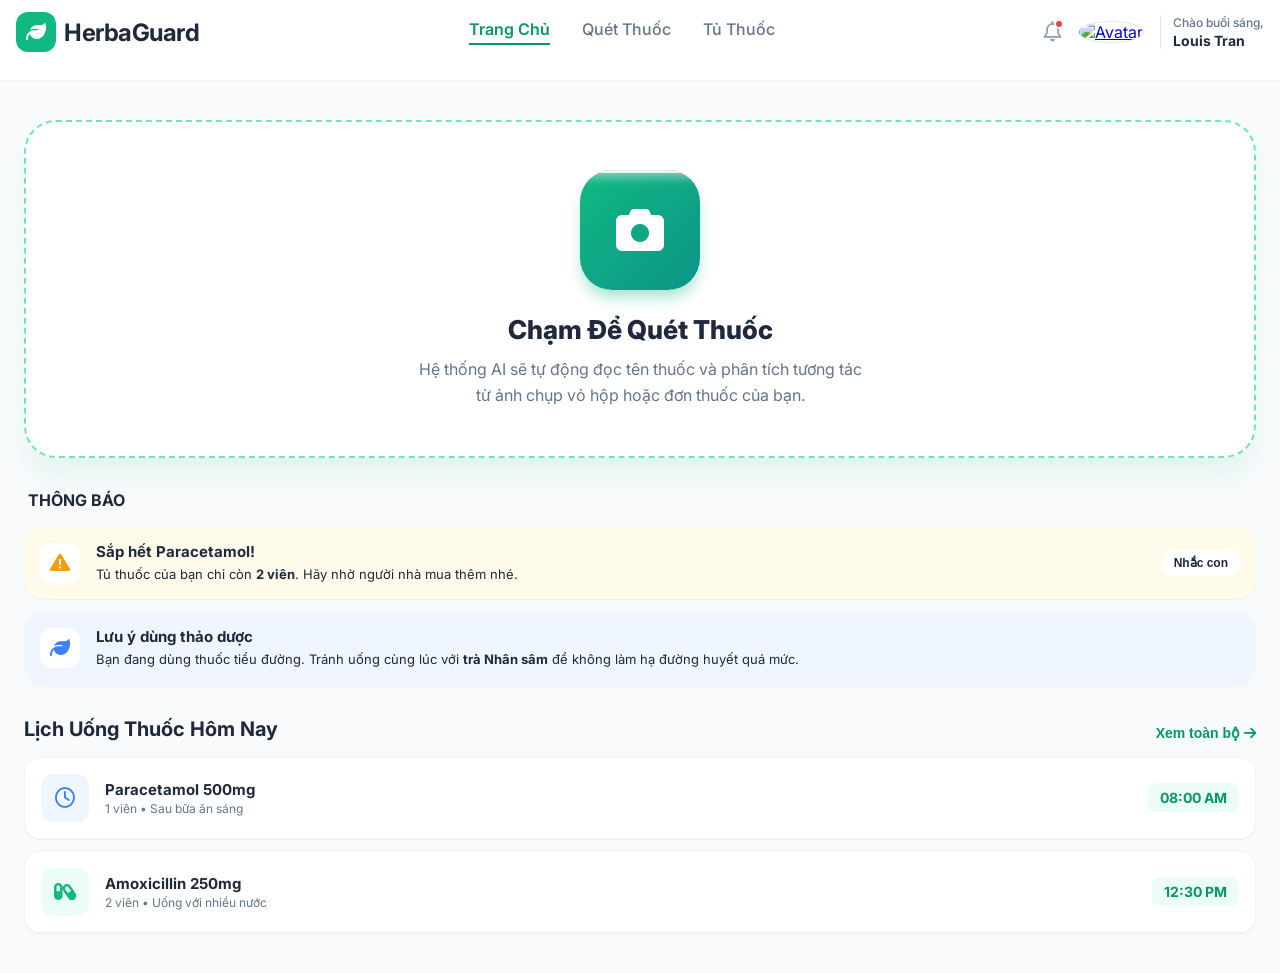
==== [herbaguard] app/index.html @ 33e30ce7 "Demo Web" ====
<!DOCTYPE html>
<html lang="vi">
<head>
    <meta charset="UTF-8">
    <meta name="viewport" content="width=device-width, initial-scale=1.0, maximum-scale=1.0, user-scalable=no">
    <title>HerbaGuard - Trang Chủ</title>

    <link rel="stylesheet" href="styles.css">
    
    <link rel="stylesheet" href="https://cdnjs.cloudflare.com/ajax/libs/font-awesome/6.4.0/css/all.min.css">
    <link href="https://fonts.googleapis.com/css2?family=Inter:wght@400;500;600;700&display=swap" rel="stylesheet">
</head>
<body>

      <nav class="top-navbar">
        <div class="nav-container">
            <div class="logo-group" id="nav-logo">
                <div class="logo-icon"><i class="fa-solid fa-leaf"></i></div>
                <span class="logo-text">HerbaGuard</span>
            </div>

            <div class="desktop-menu">
                <a href="index.html" class="active">Trang Chủ</a>
                <a href="check.html">Quét Thuốc</a>
                <a href="medicines.html">Tủ Thuốc</a>
            </div>

            <div class="user-group">
                <button class="btn-icon" id="btn-notification">
                    <i class="fa-regular fa-bell"></i>
                    <span class="notification-dot"></span>
                </button>
                <a href="settings.html">
                    <img  src="https://ui-avatars.com/api/?name=Louis&background=10B981&color=fff" alt="Avatar" class="avatar" id="nav-avatar" style="cursor: pointer;">
                </a>
                <div class="user-info">
                    <p id="greeting-text">Xin chào,</p>
                    <p>Louis Tran</p>
                </div>
            </div>
        </div>
    </nav>

    <main class="main-content">
        
        <div class="hero-camera-action" onclick="window.location.href='check.html'">
            <div class="camera-viewfinder">
                <div class="scan-line"></div>
                <i class="fa-solid fa-camera camera-icon-main"></i>
            </div>
            <h2>Chạm Để Quét Thuốc</h2>
            <p>Hệ thống AI sẽ tự động đọc tên thuốc và phân tích tương tác từ ảnh chụp vỏ hộp hoặc đơn thuốc của bạn.</p>
        </div>

        <div class="smart-alerts-section">
            <div class="section-header">
                <h3 style="font-size: 16px; font-weight: 700; color: var(--slate-600); text-transform: uppercase;">
                    <i class="fa-solid fa-sparkles" style="color: var(--amber-500);"></i> Thông báo
                </h3>
            </div>
            
            <div class="alert-box warning">
                <div class="alert-icon"><i class="fa-solid fa-triangle-exclamation"></i></div>
                <div class="alert-content">
                    <h4>Sắp hết Paracetamol!</h4>
                    <p>Tủ thuốc của bạn chỉ còn <strong>2 viên</strong>. Hãy nhờ người nhà mua thêm nhé.</p>
                </div>
                <button class="btn-action-small">Nhắc con</button>
            </div>

            <div class="alert-box info">
                <div class="alert-icon"><i class="fa-solid fa-leaf"></i></div>
                <div class="alert-content">
                    <h4>Lưu ý dùng thảo dược</h4>
                    <p>Bạn đang dùng thuốc tiểu đường. Tránh uống cùng lúc với <strong>trà Nhân sâm</strong> để không làm hạ đường huyết quá mức.</p>
                </div>
            </div>
        </div>

        <div class="medicine-section">
            <div class="section-header">
                <h2>Lịch Uống Thuốc Hôm Nay</h2>
                <button class="text-link" id="btn-view-all-meds">Xem toàn bộ <i class="fa-solid fa-arrow-right"></i></button>
            </div>

            <div class="medicine-list">
                <div class="medicine-card">
                    <div class="card-left">
                        <div class="icon-box blue"><i class="fa-regular fa-clock"></i></div>
                        <div class="card-info">
                            <h4>Paracetamol 500mg</h4>
                            <p>1 viên • Sau bữa ăn sáng</p>
                        </div>
                    </div>
                    <span class="card-time">08:00 AM</span>
                </div>

                <div class="medicine-card">
                    <div class="card-left">
                        <div class="icon-box green"><i class="fa-solid fa-capsules"></i></div>
                        <div class="card-info">
                            <h4>Amoxicillin 250mg</h4>
                            <p>2 viên • Uống với nhiều nước</p>
                        </div>
                    </div>
                    <span class="card-time">12:30 PM</span>
                </div>
            </div>
        </div>

    </main>

    <nav class="bottom-nav">
        <a href="index.html" class="nav-item active">
            <i class="fa-solid fa-house"></i>
            <span>Trang Chủ</span>
        </a>
        <a href="check.html" class="nav-item">
            <i class="fa-solid fa-camera"></i>
            <span>Quét</span>
        </a>
        <a href="medicines.html" class="nav-item">
            <i class="fa-solid fa-pills"></i>
            <span>Tủ Thuốc</span>
        </a>
        <a href="settings.html" class="nav-item">
            <i class="fa-regular fa-user"></i>
            <span>Cá Nhân</span>
        </a>
    </nav>

    <script src="app.js"></script>
</body>
</html>
---- [herbaguard] app/styles.css ----
/* =========================================================
   HERBAGUARD WEB APP - BẢNG KIỂU CHÍNH (MAIN STYLESHEET)
   ========================================================= */

/* ===== 1. BIẾN MÀU SẮC (CSS VARIABLES) ===== */
:root {
    /* Tông màu chính (Primary) - Xanh Ngọc/Emerald */
    --emerald-50: #ecfdf5;
    --emerald-100: #d1fae5;
    --emerald-200: #a7f3d0;
    --emerald-300: #6ee7b7;
    --emerald-500: #10b981;
    --emerald-600: #059669;
    --emerald-700: #047857;
    --teal-600: #0d9488;
    
    /* Tông màu xám (Neutral) - Slate */
    --slate-50: #f8fafc;
    --slate-100: #f1f5f9;
    --slate-200: #e2e8f0;
    --slate-300: #cbd5e1;
    --slate-400: #94a3b8;
    --slate-500: #64748b;
    --slate-800: #1e293b;
    --slate-900: #0f172a;
    
    /* Màu cảnh báo/Chức năng (Semantic) */
    --red-50: #fef2f2;
    --red-100: #fee2e2;
    --red-500: #ef4444;
    --red-600: #dc2626;
    --blue-50: #eff6ff;
    --blue-500: #3b82f6;
    --amber-50: #fffbeb;
    --amber-500: #f59e0b;
    --white: #ffffff;
}

/* ===== 2. THIẾT LẬP CƠ BẢN (RESET & BASE) ===== */
* { box-sizing: border-box; margin: 0; padding: 0; }
body { 
    font-family: 'Inter', sans-serif; 
    background-color: var(--slate-50); 
    color: var(--slate-800);
    -webkit-tap-highlight-color: transparent;
    padding-bottom: 80px; /* Chừa chỗ cho Bottom Nav trên Mobile */
}
::-webkit-scrollbar { width: 0px; background: transparent; }

/* ===== 3. THANH ĐIỀU HƯỚNG TRÊN CÙNG (TOP NAVBAR) ===== */
.top-navbar { background: var(--white); box-shadow: 0 1px 2px rgba(0,0,0,0.05); position: sticky; top: 0; z-index: 40; }
.nav-container { max-width: 1280px; margin: 0 auto; padding: 0 16px; display: flex; justify-content: space-between; align-items: center; height: 64px; }
.logo-group { display: flex; align-items: center; gap: 8px; cursor: pointer; }
.logo-icon { width: 32px; height: 32px; background: var(--emerald-500); border-radius: 8px; color: var(--white) ; display: flex; align-items: center; justify-content: center; font-size: 18px; }
.logo-text { font-size: 20px; font-weight: 700; letter-spacing: -0.5px;}

.desktop-menu { display: none; gap: 32px; }
.desktop-menu a { text-decoration: none; color: var(--slate-500); font-weight: 500; transition: color 0.2s; padding-bottom: 4px; border-bottom: 2px solid transparent; }
.desktop-menu a:hover { color: var(--emerald-500); }
.desktop-menu a.active { color: var(--emerald-600); font-weight: 600; border-color: var(--emerald-600); }

.user-group { display: flex; align-items: center; gap: 16px; }
.btn-icon { background: none; border: none; color: var(--slate-400); font-size: 20px; cursor: pointer; position: relative;}
.btn-icon:hover { color: var(--emerald-500); }
.notification-dot { position: absolute; top: -2px; right: -2px; width: 10px; height: 10px; background: var(--red-500); border-radius: 50%; border: 2px solid var(--white);}
.avatar { width: 36px; height: 36px; border-radius: 50%; border: 1px solid var(--slate-200); }
.user-info { display: none; text-align: left; padding-left: 12px; border-left: 1px solid var(--slate-200); }
.user-info p:first-child { font-size: 12px; color: var(--slate-500); font-weight: 500; margin-bottom: 2px; }
.user-info p:last-child { font-size: 14px; font-weight: 700; color: var(--slate-800); }

/* ===== 4. LAYOUT CHÍNH (MAIN LAYOUT) ===== */
.main-content { max-width: 1280px; margin: 0 auto; padding: 24px 16px; }
.page-header { text-align: center; margin-bottom: 24px; }
.page-header h1 { font-size: 24px; font-weight: 700; margin-bottom: 8px; }
.page-header p { color: var(--slate-500); font-size: 14px; }

/* ===== 5. COMPONENT: HERO BANNER (Dùng ở Trang Chủ) ===== */
.hero-camera-action { background: var(--white); border-radius: 32px; padding: 48px 24px; text-align: center; border: 2px dashed var(--emerald-300); box-shadow: 0 20px 25px -5px rgba(16, 185, 129, 0.1); margin-bottom: 32px; cursor: pointer; transition: all 0.3s ease; position: relative; overflow: hidden;}

.hero-camera-action:hover { background: var(--emerald-50); border-color: var(--emerald-500); transform: translateY(-4px); box-shadow: 0 25px 30px -5px rgba(16, 185, 129, 0.2);}

.camera-viewfinder {width: 120px; height: 120px; background: linear-gradient(135deg, var(--emerald-500), var(--teal-600)); border-radius: 32px; margin: 0 auto 24px auto;display: flex;align-items: center;justify-content: center;position: relative;box-shadow: 0 10px 15px -3px rgba(16, 185, 129, 0.4);overflow: hidden;}

.camera-icon-main { font-size: 48px; color: var(--white); z-index: 2;}

/* Hiệu ứng tia laser quét */
.scan-line { position: absolute; top: 0; left: 0; width: 100%; height: 3px; background: rgba(255, 255, 255, 0.9); box-shadow: 0 0 12px 2px rgba(255, 255, 255, 0.8); animation: scan-move 2.5s infinite ease-in-out; z-index: 1;}

@keyframes scan-move {
    0% { top: 5%; opacity: 0; }
    15% { opacity: 1; }
    85% { opacity: 1; }
    100% { top: 95%; opacity: 0; }
}
.hero-camera-action h2 { font-size: 26px; font-weight: 800; color: var(--slate-800); margin-bottom: 12px;}

.hero-camera-action p { font-size: 16px; color: var(--slate-500); max-width: 450px; margin: 0 auto; line-height: 1.6; }
/* ===== COMPONENT: SMART ALERTS (BẢNG TIN AI) ===== */
.smart-alerts-section {
    margin-bottom: 32px;
}

.alert-box {
    display: flex;
    align-items: center;
    gap: 16px;
    padding: 16px;
    border-radius: 20px;
    margin-bottom: 12px;
    box-shadow: 0 1px 3px rgba(0,0,0,0.05);
}

/* Biến thể màu Vàng (Cảnh báo nhẹ) */
.alert-box.warning {
    background: var(--amber-50);
    border: 1px solid var(--amber-100);
}
.alert-box.warning .alert-icon {
    color: var(--amber-500);
    background: var(--white);
    width: 40px; height: 40px; border-radius: 12px;
    display: flex; align-items: center; justify-content: center; font-size: 20px;
}

/* Biến thể màu Xanh (Thông tin hữu ích) */
.alert-box.info {
    background: var(--blue-50);
    border: 1px solid var(--blue-100);
}
.alert-box.info .alert-icon {
    color: var(--blue-500);
    background: var(--white);
    width: 40px; height: 40px; border-radius: 12px;
    display: flex; align-items: center; justify-content: center; font-size: 20px;
}

/* Phần nội dung chữ */
.alert-content {
    flex-grow: 1; /* Cực kỳ quan trọng */
}
.alert-content h4 {
    font-size: 15px; font-weight: 700; color: var(--slate-800); margin-bottom: 4px;
}
.alert-content p {
    font-size: 13px; color: var(--slate-600); line-height: 1.4;
}

/* Nút bấm nhỏ xíu bên trong Alert */
.btn-action-small {
    background: var(--white);
    border: 1px solid var(--amber-200);
    color: var(--amber-600);
    padding: 6px 12px;
    border-radius: 12px;
    font-size: 12px;
    font-weight: 700;
    cursor: pointer;
    white-space: nowrap;
    transition: all 0.2s;
}
.btn-action-small:hover {
    background: var(--amber-500);
    color: var(--white);
}

/* ===== 7. COMPONENT: CAMERA OCR (Dùng ở trang Check) ===== */
.scanner-card { background: var(--white); border-radius: 24px; padding: 24px; box-shadow: 0 1px 2px rgba(0,0,0,0.05); border: 1px solid var(--slate-100); margin-bottom: 24px; cursor: pointer; transition: box-shadow 0.2s; }
.scanner-card:hover { box-shadow: 0 4px 6px rgba(0,0,0,0.05); }
.scanner-inner { border: 2px dashed var(--emerald-300); background: rgba(236, 253, 245, 0.5); border-radius: 16px; padding: 48px; display: flex; flex-direction: column; align-items: center; text-align: center; transition: background 0.2s; }
.scanner-card:hover .scanner-inner { background: var(--emerald-50); }
.scanner-icon { width: 80px; height: 80px; background: var(--emerald-100); border-radius: 50%; color: var(--emerald-500); display: flex; justify-content: center; align-items: center; font-size: 30px; margin-bottom: 16px; animation: pulse-soft 2s infinite ease-in-out; }

@keyframes pulse-soft {
    0%, 100% { transform: scale(1); opacity: 1; }
    50% { transform: scale(1.05); opacity: 0.8; }
}

/* ===== 8. COMPONENT: INPUT & BUTTON ===== */
.input-group { display: flex; gap: 8px; margin-bottom: 24px; width: 100%;}
.search-wrapper { position: relative; flex-grow: 1; }
.search-icon { position: absolute; left: 16px; top: 50%; transform: translateY(-50%); color: var(--slate-400); }
.search-wrapper input { width: 100%; background: var(--white); border: 1px solid var(--slate-200); border-radius: 16px; padding: 16px 48px; font-size: 15px; font-family: inherit; font-weight: 500; color: var(--slate-800); outline: none; transition: all 0.2s; }
.search-wrapper input:focus { border-color: var(--emerald-500); box-shadow: 0 0 0 2px var(--emerald-100); }
.btn-voice { position: absolute; right: 8px; top: 50%; transform: translateY(-50%); width: 40px; height: 40px; background: var(--slate-100); border: none; border-radius: 12px; color: var(--slate-400); cursor: pointer; transition: all 0.2s; }
.btn-voice:hover { background: var(--emerald-100); color: var(--emerald-600); }

.btn-primary { background: var(--emerald-600); color: var(--white); border: none; border-radius: 16px; padding: 0 24px; font-weight: 700; font-size: 15px; cursor: pointer; transition: background 0.2s; white-space: nowrap; display: flex; align-items: center; justify-content: center; gap: 8px; height: 52px;}
.btn-primary:hover { background: var(--emerald-700); }

.btn-main-action { width: 100%; background: linear-gradient(to right, var(--emerald-500), var(--teal-600)); color: var(--white); border: none; border-radius: 16px; padding: 20px; font-size: 18px; font-weight: 700; display: flex; justify-content: center; align-items: center; gap: 12px; cursor: pointer; box-shadow: 0 10px 15px -3px rgba(16, 185, 129, 0.3); transition: all 0.2s; }
.btn-main-action:hover { filter: brightness(1.1); transform: translateY(-2px);}

/* ===== 9. COMPONENT: DANH SÁCH THUỐC (MEDICINE LIST) ===== */
.section-header { display: flex; justify-content: space-between; align-items: flex-end; margin-bottom: 16px; }
.section-header h2 { font-size: 20px; font-weight: 700; }
.section-header h3 { font-size: 18px; font-weight: 700; }
.text-link { color: var(--emerald-600); font-size: 14px; font-weight: 600; cursor: pointer; text-decoration: none; border: none; background: none;}
.text-link:hover { text-decoration: underline; }
.text-danger { color: var(--red-500); }

.medicine-list { display: flex; flex-direction: column; gap: 12px; }
.medicine-card { background: var(--white); border: 1px solid var(--slate-100); border-radius: 16px; padding: 16px; display: flex; justify-content: space-between; align-items: center; box-shadow: 0 1px 2px rgba(0,0,0,0.05); }
.card-left { display: flex; align-items: center; gap: 16px; }
.icon-box { width: 48px; height: 48px; border-radius: 12px; display: flex; justify-content: center; align-items: center; font-size: 20px; }
.icon-box.blue { background: var(--blue-50); color: var(--blue-500); }
.icon-box.green { background: var(--emerald-50); color: var(--emerald-500); }
.card-info h4 { font-size: 15px; font-weight: 700; }
.card-info p { font-size: 12px; color: var(--slate-500); margin-top: 2px; }
.card-time { font-size: 14px; font-weight: 700; color: var(--emerald-600); background: var(--emerald-50); padding: 6px 12px; border-radius: 8px;}

.btn-remove { width: 40px; height: 40px; background: var(--red-50); color: var(--red-500); border: none; border-radius: 12px; font-size: 18px; cursor: pointer; transition: all 0.2s; }
.btn-remove:hover { background: var(--red-500); color: var(--white); }

/* Vạch phân cách */
.divider { display: flex; align-items: center; margin-bottom: 24px; }
.divider::before, .divider::after { content: ''; flex-grow: 1; border-top: 1px solid var(--slate-200); }
.divider span { padding: 0 16px; font-size: 14px; color: var(--slate-400); font-weight: 500; text-transform: uppercase; letter-spacing: 0.05em; }

/* ===== 10. OVERLAY LOADING ẢO ===== */
.loading-overlay { position: fixed; inset: 0; background: rgba(15, 23, 42, 0.7); backdrop-filter: blur(4px); z-index: 50; display: flex; flex-direction: column; justify-content: center; align-items: center; color: var(--white); }
.loading-overlay.hidden { display: none; }
.loading-overlay i { font-size: 48px; color: var(--emerald-300); margin-bottom: 16px; }
.loading-overlay h2 { font-size: 20px; font-weight: 700; margin-bottom: 4px; }
.loading-overlay p { color: var(--slate-300); font-size: 14px; }

/* ===== 11. THANH ĐIỀU HƯỚNG DƯỚI CÙNG (BOTTOM NAV) ===== */
.bottom-nav { position: fixed; bottom: 0; width: 100%; background: var(--white); border-top: 1px solid var(--slate-200); display: flex; justify-content: space-around; padding: 12px 8px; z-index: 40; border-radius: 24px 24px 0 0; box-shadow: 0 -10px 40px rgba(0,0,0,0.05); }
.nav-item { display: flex; flex-direction: column; align-items: center; gap: 4px; color: var(--slate-400); text-decoration: none; transition: color 0.2s; width: 64px;}
.nav-item i { font-size: 22px; }
.nav-item span { font-size: 10px; font-weight: 600; }
.nav-item.active { color: var(--emerald-600); }
.nav-item.active span { font-weight: 700; }
.nav-item:hover { color: var(--emerald-600); }

/* ===== 12. RESPONSIVE CHO MÁY TÍNH (DESKTOP) ===== */
@media (min-width: 768px) {
    body { padding-bottom: 0; }
    .top-navbar { height: 80px; }
    .logo-icon { width: 40px; height: 40px; border-radius: 12px; font-size: 20px; }
    .logo-text { font-size: 24px; }
    .desktop-menu { display: flex; }
    .user-info { display: block; }
    .avatar { width: 40px; height: 40px; }
    
    .main-content { padding: 40px 24px; }
    .page-header h1 { font-size: 30px; }
    .page-header p { font-size: 16px; }
    
    .hero-banner { flex-direction: row; align-items: center; justify-content: space-between; padding: 48px; border-radius: 32px;}
    .hero-banner h1 { font-size: 48px; }
    .hero-banner p { font-size: 18px; max-width: 500px;}
    .hero-bg-icon { font-size: 240px; right: 20px; bottom: -40px; }
    
    .feature-grid { grid-template-columns: repeat(4, 1fr); gap: 24px; margin-top: 48px;}
    .feature-card { padding: 24px; text-align: left; display: flex; flex-direction: column; align-items: flex-start;}
    .feature-icon { margin: 0 0 20px 0; width: 64px; height: 64px; font-size: 32px; border-radius: 20px;}
    .feature-card h3 { font-size: 20px; margin-bottom: 8px;}
    .feature-card p { display: block; }
    
    .bottom-nav { display: none; }
}
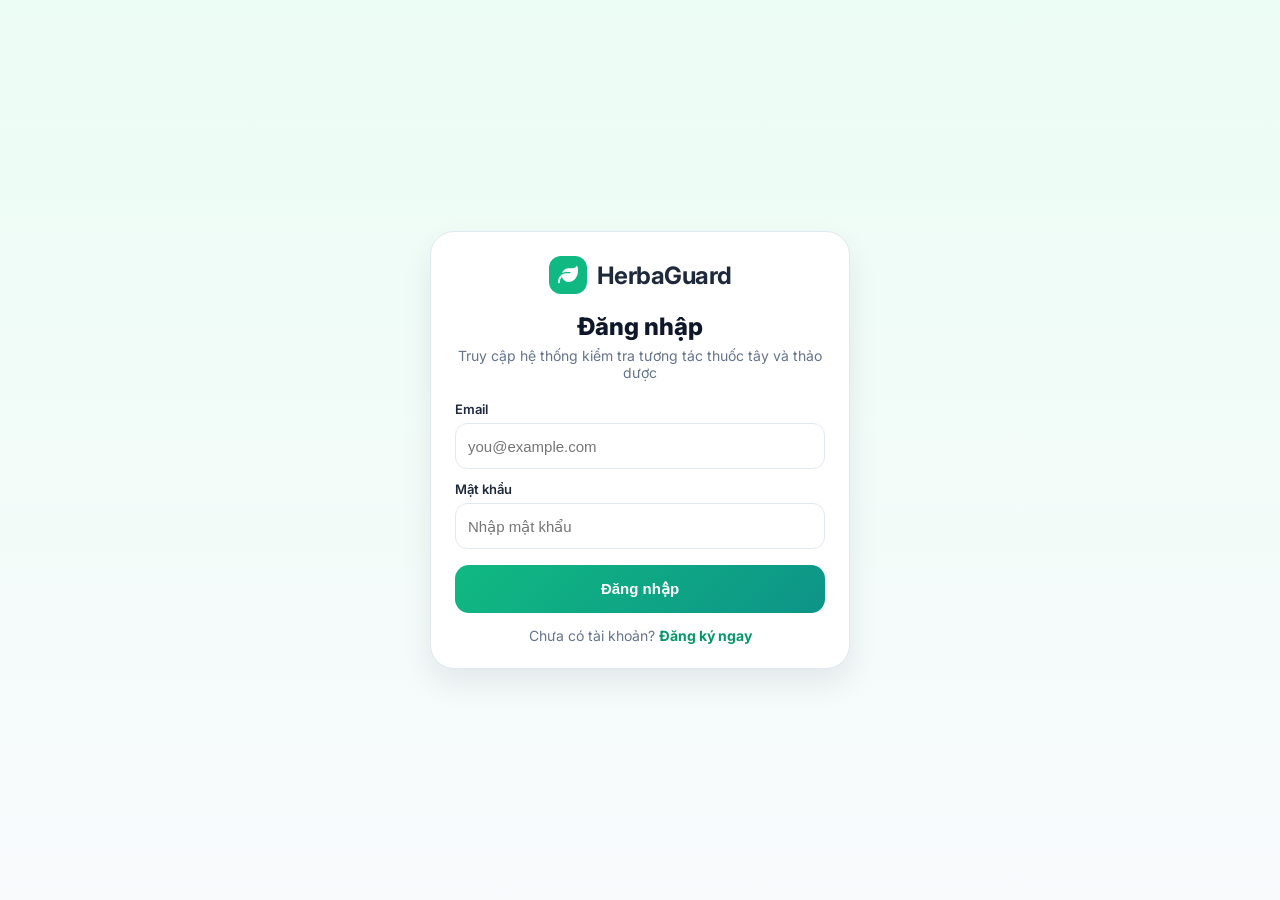
==== commit 5d37ed4f: "end-to-end product" ====
--- a/[herbaguard] app/index.html
+++ b/[herbaguard] app/index.html
@@ -6,13 +6,12 @@
     <title>HerbaGuard - Trang Chủ</title>
 
     <link rel="stylesheet" href="styles.css">
-    
     <link rel="stylesheet" href="https://cdnjs.cloudflare.com/ajax/libs/font-awesome/6.4.0/css/all.min.css">
     <link href="https://fonts.googleapis.com/css2?family=Inter:wght@400;500;600;700&display=swap" rel="stylesheet">
 </head>
 <body>
 
-      <nav class="top-navbar">
+    <nav class="top-navbar">
         <div class="nav-container">
             <div class="logo-group" id="nav-logo">
                 <div class="logo-icon"><i class="fa-solid fa-leaf"></i></div>
@@ -21,92 +20,73 @@
 
             <div class="desktop-menu">
                 <a href="index.html" class="active">Trang Chủ</a>
-                <a href="check.html">Quét Thuốc</a>
+                <a href="check.html">Kiểm Tra Tương Tác</a>
                 <a href="medicines.html">Tủ Thuốc</a>
+                <a href="chat.html">Trợ Lý AI</a>
             </div>
 
             <div class="user-group">
-                <button class="btn-icon" id="btn-notification">
+                <button class="btn-icon" id="btn-notification" title="Thông báo mới">
                     <i class="fa-regular fa-bell"></i>
                     <span class="notification-dot"></span>
                 </button>
                 <a href="settings.html">
-                    <img  src="https://ui-avatars.com/api/?name=Louis&background=10B981&color=fff" alt="Avatar" class="avatar" id="nav-avatar" style="cursor: pointer;">
+                    <img src="https://ui-avatars.com/api/?name=User&background=10B981&color=fff" alt="Avatar" class="avatar" id="nav-avatar" style="cursor: pointer;">
                 </a>
                 <div class="user-info">
                     <p id="greeting-text">Xin chào,</p>
-                    <p>Louis Tran</p>
+                    <p>Người dùng</p>
                 </div>
             </div>
         </div>
     </nav>
 
     <main class="main-content">
-        
-        <div class="hero-camera-action" onclick="window.location.href='check.html'">
+
+        <div class="hero-camera-action" id="heroCheckAction" role="button" tabindex="0" aria-label="Mở trang kiểm tra tương tác">
             <div class="camera-viewfinder">
                 <div class="scan-line"></div>
                 <i class="fa-solid fa-camera camera-icon-main"></i>
             </div>
-            <h2>Chạm Để Quét Thuốc</h2>
-            <p>Hệ thống AI sẽ tự động đọc tên thuốc và phân tích tương tác từ ảnh chụp vỏ hộp hoặc đơn thuốc của bạn.</p>
+            <h2>Chạm Để Kiểm Tra Tương Tác</h2>
+            <p>Nhập thuốc tây và thảo dược để hệ thống đối chiếu tương tác từ cơ sở dữ liệu cục bộ.</p>
         </div>
 
-        <div class="smart-alerts-section">
-            <div class="section-header">
-                <h3 style="font-size: 16px; font-weight: 700; color: var(--slate-600); text-transform: uppercase;">
-                    <i class="fa-solid fa-sparkles" style="color: var(--amber-500);"></i> Thông báo
-                </h3>
-            </div>
-            
-            <div class="alert-box warning">
-                <div class="alert-icon"><i class="fa-solid fa-triangle-exclamation"></i></div>
-                <div class="alert-content">
-                    <h4>Sắp hết Paracetamol!</h4>
-                    <p>Tủ thuốc của bạn chỉ còn <strong>2 viên</strong>. Hãy nhờ người nhà mua thêm nhé.</p>
-                </div>
-                <button class="btn-action-small">Nhắc con</button>
-            </div>
-
-            <div class="alert-box info">
-                <div class="alert-icon"><i class="fa-solid fa-leaf"></i></div>
-                <div class="alert-content">
-                    <h4>Lưu ý dùng thảo dược</h4>
-                    <p>Bạn đang dùng thuốc tiểu đường. Tránh uống cùng lúc với <strong>trà Nhân sâm</strong> để không làm hạ đường huyết quá mức.</p>
-                </div>
-            </div>
+        <div class="quick-action-row">
+            <button class="btn-primary quick-btn" id="btnQuickCheck" type="button">
+                <i class="fa-solid fa-shield-virus"></i> Kiểm tra ngay
+            </button>
+            <button class="btn-primary quick-btn quick-btn-secondary" id="btnQuickChat" data-open-chat="true" type="button">
+                <i class="fa-solid fa-comments"></i> Hỏi trợ lý AI
+            </button>
         </div>
 
-        <div class="medicine-section">
+        <section class="smart-alerts-section">
             <div class="section-header">
-                <h2>Lịch Uống Thuốc Hôm Nay</h2>
-                <button class="text-link" id="btn-view-all-meds">Xem toàn bộ <i class="fa-solid fa-arrow-right"></i></button>
+                <h3 class="section-title">
+                    <i class="fa-solid fa-sparkles" style="color: var(--amber-500);"></i> Cảnh báo của bạn
+                </h3>
+                <button class="text-link" id="btnRefreshDashboard" type="button">Làm mới</button>
             </div>
+            <div id="dashboardError" class="status-message error hidden"></div>
+            <div id="dashboardAlerts" class="medicine-list"></div>
+        </section>
 
-            <div class="medicine-list">
-                <div class="medicine-card">
-                    <div class="card-left">
-                        <div class="icon-box blue"><i class="fa-regular fa-clock"></i></div>
-                        <div class="card-info">
-                            <h4>Paracetamol 500mg</h4>
-                            <p>1 viên • Sau bữa ăn sáng</p>
-                        </div>
-                    </div>
-                    <span class="card-time">08:00 AM</span>
-                </div>
+        <section class="medicine-section">
+            <div class="section-header">
+                <h2>Lịch Nhắc Sắp Tới</h2>
+                <button class="text-link" id="btn-view-all-meds" type="button">Xem tủ thuốc <i class="fa-solid fa-arrow-right"></i></button>
+            </div>
+            <div id="upcomingReminderList" class="medicine-list"></div>
+        </section>
 
-                <div class="medicine-card">
-                    <div class="card-left">
-                        <div class="icon-box green"><i class="fa-solid fa-capsules"></i></div>
-                        <div class="card-info">
-                            <h4>Amoxicillin 250mg</h4>
-                            <p>2 viên • Uống với nhiều nước</p>
-                        </div>
-                    </div>
-                    <span class="card-time">12:30 PM</span>
-                </div>
+        <section class="medicine-section" style="margin-top: 20px;">
+            <div class="section-header">
+                <h2>Lịch Sử Kiểm Tra Gần Đây</h2>
+                <a href="check.html" class="text-link">Kiểm tra mới <i class="fa-solid fa-arrow-right"></i></a>
             </div>
-        </div>
+            <div id="recentCheckList" class="medicine-list"></div>
+        </section>
 
     </main>
 
@@ -117,7 +97,7 @@
         </a>
         <a href="check.html" class="nav-item">
             <i class="fa-solid fa-camera"></i>
-            <span>Quét</span>
+            <span>Kiểm Tra</span>
         </a>
         <a href="medicines.html" class="nav-item">
             <i class="fa-solid fa-pills"></i>
@@ -129,6 +109,8 @@
         </a>
     </nav>
 
+    <script src="api.js"></script>
     <script src="app.js"></script>
+    <script src="index.js"></script>
 </body>
-</html>+</html>
--- a/[herbaguard] app/styles.css
+++ b/[herbaguard] app/styles.css
@@ -163,6 +163,23 @@
     color: var(--white);
 }
 
+.alert-box.danger-soft {
+    background: var(--red-50);
+    border: 1px solid var(--red-100);
+}
+
+.alert-box.danger-soft .alert-icon {
+    color: var(--red-500);
+    background: var(--white);
+    width: 40px;
+    height: 40px;
+    border-radius: 12px;
+    display: flex;
+    align-items: center;
+    justify-content: center;
+    font-size: 20px;
+}
+
 /* ===== 7. COMPONENT: CAMERA OCR (Dùng ở trang Check) ===== */
 .scanner-card { background: var(--white); border-radius: 24px; padding: 24px; box-shadow: 0 1px 2px rgba(0,0,0,0.05); border: 1px solid var(--slate-100); margin-bottom: 24px; cursor: pointer; transition: box-shadow 0.2s; }
 .scanner-card:hover { box-shadow: 0 4px 6px rgba(0,0,0,0.05); }
@@ -190,10 +207,33 @@
 .btn-main-action { width: 100%; background: linear-gradient(to right, var(--emerald-500), var(--teal-600)); color: var(--white); border: none; border-radius: 16px; padding: 20px; font-size: 18px; font-weight: 700; display: flex; justify-content: center; align-items: center; gap: 12px; cursor: pointer; box-shadow: 0 10px 15px -3px rgba(16, 185, 129, 0.3); transition: all 0.2s; }
 .btn-main-action:hover { filter: brightness(1.1); transform: translateY(-2px);}
 
+.quick-action-row {
+    margin: 0 0 20px 0;
+    display: flex;
+    gap: 10px;
+    flex-wrap: wrap;
+}
+
+.quick-btn {
+    flex: 1;
+    min-width: 210px;
+}
+
+.quick-btn-secondary {
+    background: var(--white);
+    color: var(--emerald-700);
+    border: 1px solid var(--emerald-300);
+}
+
+.quick-btn-secondary:hover {
+    background: var(--emerald-50);
+}
+
 /* ===== 9. COMPONENT: DANH SÁCH THUỐC (MEDICINE LIST) ===== */
 .section-header { display: flex; justify-content: space-between; align-items: flex-end; margin-bottom: 16px; }
 .section-header h2 { font-size: 20px; font-weight: 700; }
 .section-header h3 { font-size: 18px; font-weight: 700; }
+.section-title { font-size: 16px; font-weight: 700; color: var(--slate-600); text-transform: uppercase; }
 .text-link { color: var(--emerald-600); font-size: 14px; font-weight: 600; cursor: pointer; text-decoration: none; border: none; background: none;}
 .text-link:hover { text-decoration: underline; }
 .text-danger { color: var(--red-500); }
@@ -208,6 +248,53 @@
 .card-info p { font-size: 12px; color: var(--slate-500); margin-top: 2px; }
 .card-time { font-size: 14px; font-weight: 700; color: var(--emerald-600); background: var(--emerald-50); padding: 6px 12px; border-radius: 8px;}
 
+.dashboard-right-col {
+    display: flex;
+    flex-direction: column;
+    align-items: flex-end;
+    gap: 6px;
+}
+
+.muted-text {
+    font-size: 12px;
+    color: var(--slate-500);
+}
+
+.status-pill {
+    display: inline-flex;
+    align-items: center;
+    justify-content: center;
+    border-radius: 999px;
+    padding: 4px 10px;
+    font-size: 12px;
+    font-weight: 700;
+}
+
+.status-pill.success {
+    background: var(--emerald-50);
+    color: var(--emerald-700);
+}
+
+.status-pill.warning {
+    background: var(--amber-50);
+    color: #b45309;
+}
+
+.status-pill.danger {
+    background: var(--red-50);
+    color: var(--red-600);
+}
+
+.status-pill.safe {
+    background: var(--emerald-50);
+    color: var(--emerald-700);
+}
+
+.status-pill.muted {
+    background: var(--slate-100);
+    color: var(--slate-600);
+}
+
 .btn-remove { width: 40px; height: 40px; background: var(--red-50); color: var(--red-500); border: none; border-radius: 12px; font-size: 18px; cursor: pointer; transition: all 0.2s; }
 .btn-remove:hover { background: var(--red-500); color: var(--white); }
 
@@ -222,6 +309,45 @@
 .loading-overlay i { font-size: 48px; color: var(--emerald-300); margin-bottom: 16px; }
 .loading-overlay h2 { font-size: 20px; font-weight: 700; margin-bottom: 4px; }
 .loading-overlay p { color: var(--slate-300); font-size: 14px; }
+
+.status-message {
+    margin-top: 10px;
+    border-radius: 10px;
+    padding: 10px 12px;
+    font-size: 14px;
+}
+
+.status-message.success {
+    background: var(--emerald-50);
+    border: 1px solid var(--emerald-200);
+    color: var(--emerald-700);
+}
+
+.status-message.error {
+    background: var(--red-50);
+    border: 1px solid var(--red-100);
+    color: var(--red-600);
+}
+
+.status-message.warning {
+    background: var(--amber-50);
+    border: 1px solid #fcd34d;
+    color: #b45309;
+}
+
+.empty-state {
+    background: var(--white);
+    border: 1px dashed var(--slate-300);
+    color: var(--slate-500);
+    border-radius: 12px;
+    padding: 14px;
+    text-align: center;
+    font-size: 14px;
+}
+
+.hidden {
+    display: none !important;
+}
 
 /* ===== 11. THANH ĐIỀU HƯỚNG DƯỚI CÙNG (BOTTOM NAV) ===== */
 .bottom-nav { position: fixed; bottom: 0; width: 100%; background: var(--white); border-top: 1px solid var(--slate-200); display: flex; justify-content: space-around; padding: 12px 8px; z-index: 40; border-radius: 24px 24px 0 0; box-shadow: 0 -10px 40px rgba(0,0,0,0.05); }
@@ -231,6 +357,67 @@
 .nav-item.active { color: var(--emerald-600); }
 .nav-item.active span { font-weight: 700; }
 .nav-item:hover { color: var(--emerald-600); }
+
+body.large-text {
+    font-size: 18px;
+}
+
+body.large-text p,
+body.large-text span,
+body.large-text a,
+body.large-text button,
+body.large-text input,
+body.large-text select,
+body.large-text textarea,
+body.large-text label,
+body.large-text li {
+    font-size: 1.05em;
+}
+
+body.theme-dark {
+    background: #0f172a;
+    color: #e2e8f0;
+}
+
+body.theme-dark .top-navbar,
+body.theme-dark .bottom-nav,
+body.theme-dark .medicine-card,
+body.theme-dark .panel-card,
+body.theme-dark .alert-box,
+body.theme-dark .chat-card,
+body.theme-dark .settings-card,
+body.theme-dark .profile-card,
+body.theme-dark .details-box,
+body.theme-dark .auth-card {
+    background: #1e293b !important;
+    color: #e2e8f0;
+    border-color: #334155 !important;
+}
+
+body.theme-dark .card-info p,
+body.theme-dark .page-header p,
+body.theme-dark .muted-text,
+body.theme-dark .alert-content p,
+body.theme-dark .user-info p:first-child {
+    color: #94a3b8 !important;
+}
+
+body.theme-dark .desktop-menu a {
+    color: #cbd5e1;
+}
+
+body.theme-dark .desktop-menu a.active {
+    color: #34d399;
+    border-color: #34d399;
+}
+
+body.theme-dark .search-wrapper input,
+body.theme-dark .input-control,
+body.theme-dark .chat-compose textarea {
+    background: #0f172a;
+    color: #e2e8f0;
+    border-color: #475569;
+}
 
 /* ===== 12. RESPONSIVE CHO MÁY TÍNH (DESKTOP) ===== */
 @media (min-width: 768px) {
